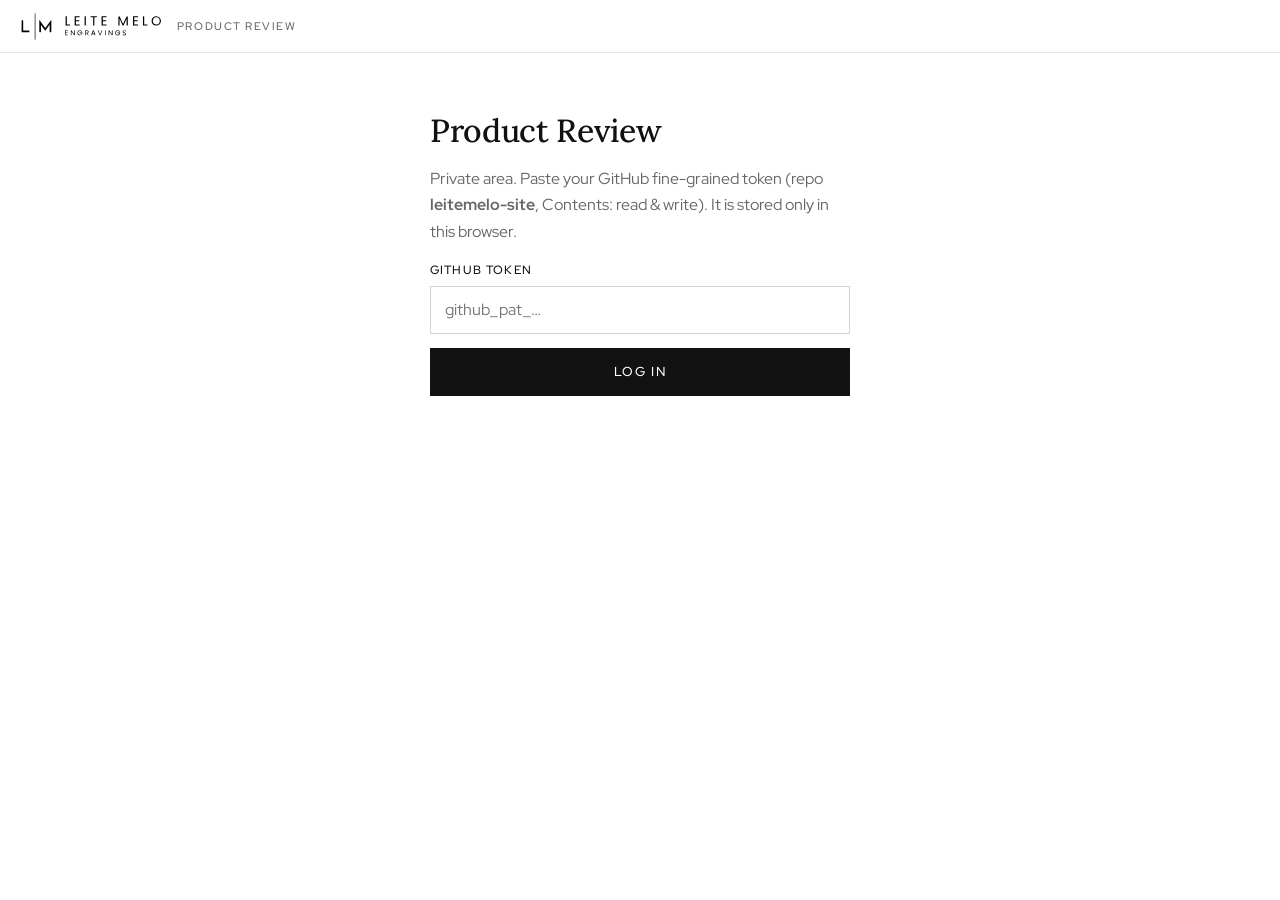
==== review/index.html @ 3046d0a3 "Add private product review area" ====
<!DOCTYPE html><html lang="en"><head><meta charset="utf-8"><meta name="viewport" content="width=device-width,initial-scale=1,viewport-fit=cover">
<meta name="robots" content="noindex,nofollow,noarchive"><meta name="referrer" content="no-referrer">
<title>Product Review · LeiteMelo (internal)</title>
<link rel="preconnect" href="https://fonts.googleapis.com"><link rel="preconnect" href="https://fonts.gstatic.com" crossorigin>
<link href="https://fonts.googleapis.com/css2?family=Lora:ital,wght@0,400;0,500;0,600;1,400&family=Red+Hat+Display:wght@300;400;500;700&display=swap" rel="stylesheet">
<link rel="stylesheet" href="../styles.css?v=11"><link rel="icon" type="image/svg+xml" href="../images/favicon.svg">
</head><body class="rv">
<header class="rvh"><img src="../images/logo-dark.svg" alt="Leite Melo Engravings"><span class="rvtag">Product Review</span><button class="ulink" id="logout" hidden>Log out</button></header>
<main class="wrap">
<section id="login" class="rvlogin" hidden><h1>Product Review</h1><p>Private area. Paste your GitHub fine-grained token (repo <b>leitemelo-site</b>, Contents: read &amp; write). It is stored only in this browser.</p>
<form id="lf"><label>GitHub token<input id="tok" type="password" autocomplete="off" spellcheck="false" placeholder="github_pat_…" required></label><button class="btn block" type="submit">Log in</button></form><p class="rvmsg" id="lmsg" role="alert"></p></section>
<section id="app" hidden><div class="rvbar"><div class="chips" role="tablist" id="tabs"></div><p class="note" id="who"></p></div><div class="grid" id="list"></div></section>
</main>
<div class="toast" id="toast" role="status"></div>
<div class="sheet" id="rj" aria-hidden="true" role="dialog" aria-modal="true"><div class="sheetin"><button class="sclose" id="rjx" aria-label="Close">&times;</button><h3 id="rjt">Reject</h3><label>Note (optional)<textarea id="rjn" rows="3" placeholder="Why? e.g. too close to existing item, price too low…"></textarea></label><button class="btn block" id="rjok">Reject product</button></div></div>
<script>
const OWNER='tobotMelo',REPO='leitemelo-site',PATH='data/products.json',API='https://api.github.com',K='lm_review_token';
const $=id=>document.getElementById(id),esc=s=>String(s??'').replace(/[&<>"']/g,c=>({'&':'&amp;','<':'&lt;','>':'&gt;','"':'&quot;',"'":'&#39;'}[c]));
let tok=localStorage.getItem(K),data=null,sha=null,tab='Pending',busy=false,rjId=null;
const gh=(p,o={})=>fetch(API+p,{...o,headers:{Authorization:'Bearer '+tok,Accept:'application/vnd.github+json','X-GitHub-Api-Version':'2022-11-28',...(o.body?{'Content-Type':'application/json'}:{})}});
const b64d=s=>new TextDecoder().decode(Uint8Array.from(atob(s.replace(/\n/g,'')),c=>c.charCodeAt(0)));
const b64e=s=>{const b=new TextEncoder().encode(s);let r='';for(let i=0;i<b.length;i+=0x8000)r+=String.fromCharCode(...b.subarray(i,i+0x8000));return btoa(r)};
function toast(m,err){const t=$('toast');t.textContent=m;t.className='toast on'+(err?' err':'');clearTimeout(t._t);t._t=setTimeout(()=>t.className='toast',4000)}
function showLogin(msg){$('app').hidden=true;$('logout').hidden=true;$('login').hidden=false;$('lmsg').textContent=msg||''}
async function verify(){
  if(!tok)return showLogin();
  try{const u=await gh('/user');if(!u.ok)throw 'Token rejected by GitHub ('+u.status+').';const me=await u.json();
    if(me.login.toLowerCase()!==OWNER.toLowerCase())throw 'This token belongs to '+me.login+', not '+OWNER+'.';
    const r=await gh(`/repos/${OWNER}/${REPO}`);if(!r.ok)throw 'Token has no access to '+REPO+'.';const rp=await r.json();
    if(!rp.permissions||!rp.permissions.push)throw 'Token lacks write (push) access to '+REPO+'.';
    await load();$('login').hidden=true;$('app').hidden=false;$('logout').hidden=false;$('who').textContent='Signed in as '+me.login;render();
  }catch(e){localStorage.removeItem(K);tok=null;data=null;$('list').innerHTML='';showLogin(typeof e==='string'?e:'Could not reach GitHub. Try again.')}
}
async function load(){const r=await gh(`/repos/${OWNER}/${REPO}/contents/${PATH}?ref=main&t=${Date.now()}`,{cache:'no-store'});if(!r.ok)throw 'Could not load '+PATH+' ('+r.status+').';const j=await r.json();sha=j.sha;data=JSON.parse(b64d(j.content))}
function card(p){const st=p.status||'Pending';return `<article class="card rvcard" data-id="${esc(p.id)}"><div class="media"><img src="../${esc(p.image)}" alt="${esc(p.title)}" loading="lazy"><span class="tag st-${st.toLowerCase()}">${esc(st)}</span></div>
<p class="vendor">${esc(p.method||'')}${p.machine?' · '+esc(p.machine):''}</p><h3>${esc(p.title)}</h3><p class="rvdesc">${esc(p.description)}</p>
<p class="mat"><b>Personalization:</b> ${esc(p.personalization)}</p><p class="price">${p.price&&p.price!=='TBD'?esc(p.price):'Price TBD'}</p>
${p.note?`<p class="rvnote">Note: ${esc(p.note)}</p>`:''}<p class="mat small">Updated ${esc(p.updated||'')}</p>
<div class="rvact"><button class="btn sm acc" data-a="Accepted" ${st==='Accepted'?'disabled':''}>Accept</button><button class="pbtn rej" data-a="Rejected" ${st==='Rejected'?'disabled':''}>Reject</button>${st!=='Pending'?'<button class="ulink rst" data-a="Pending">Reset to pending</button>':''}</div></article>`}
function render(){const ps=data.products,c=s=>ps.filter(p=>s==='All'||p.status===s).length;
  $('tabs').innerHTML=['All','Pending','Accepted','Rejected'].map(s=>`<button class="chip${s===tab?' on':''}" data-t="${s}">${s} (${c(s)})</button>`).join('');
  const l=ps.filter(p=>tab==='All'||p.status===tab);$('list').innerHTML=l.length?l.map(card).join(''):'<p class="note">Nothing here.</p>'}
async function act(id,status,note){if(busy)return;busy=true;document.body.classList.add('busy');
  try{for(let a=0;a<2;a++){const p=data.products.find(x=>x.id===id);if(!p)throw 'Product not found.';p.status=status;p.note=status==='Rejected'?(note||''):(status==='Pending'?p.note:'');p.updated=new Date().toISOString().slice(0,10);data.updated=p.updated;
      const r=await gh(`/repos/${OWNER}/${REPO}/contents/${PATH}`,{method:'PUT',body:JSON.stringify({message:`Review: ${status} ${p.title}`,content:b64e(JSON.stringify(data,null,2)+'\n'),sha,branch:'main'})});
      if(r.ok){sha=(await r.json()).content.sha;toast(`${status}: ${p.title}. Saved to GitHub${status==='Accepted'?' — live on the site in a few minutes':''}.`);break}
      if((r.status===409||r.status===422)&&a===0){await load();continue}
      throw 'GitHub said '+r.status+' — '+((await r.json().catch(()=>({}))).message||'save failed')}
  }catch(e){toast(typeof e==='string'?e:'Network error, not saved.',true);await load().catch(()=>{})}
  busy=false;document.body.classList.remove('busy');render()}
$('lf').onsubmit=e=>{e.preventDefault();tok=$('tok').value.trim();$('tok').value='';localStorage.setItem(K,tok);$('lmsg').textContent='Checking…';verify()};
$('logout').onclick=()=>{localStorage.removeItem(K);tok=null;data=null;$('list').innerHTML='';showLogin('Logged out.')};
$('tabs').onclick=e=>{const b=e.target.closest('[data-t]');if(b){tab=b.dataset.t;render()}};
$('list').onclick=e=>{const b=e.target.closest('[data-a]');if(!b)return;const id=b.closest('.card').dataset.id;
  if(b.dataset.a==='Rejected'){rjId=id;$('rjt').textContent='Reject: '+data.products.find(p=>p.id===id).title;$('rjn').value='';$('rj').classList.add('on');$('rj').setAttribute('aria-hidden','false');setTimeout(()=>$('rjn').focus(),50)}else act(id,b.dataset.a)};
const closeRj=()=>{$('rj').classList.remove('on');$('rj').setAttribute('aria-hidden','true')};
$('rjx').onclick=closeRj;$('rj').onclick=e=>{if(e.target===$('rj'))closeRj()};addEventListener('keydown',e=>{if(e.key==='Escape')closeRj()});
$('rjok').onclick=()=>{closeRj();act(rjId,'Rejected',$('rjn').value.trim())};
verify();
</script></body></html>
---- styles.css ----
/* LeiteMelo — mobile-first. Concept-inspired aesthetic, Things Remembered-style structure. Original code. */
:root{--fg:#111;--ink:#121212;--mut:#666;--line:#e8e4e1;--tint:#f7f5f3;--blush:#fff9f9;--pink:#ffdada;--gold:#b08d57;--serif:"Lora",Georgia,serif;--sans:"Red Hat Display",system-ui,sans-serif;--ease:cubic-bezier(.25,.46,.45,.94);--pad:1.6rem;--promo:3.2rem;--bar:5.6rem;--hh:calc(var(--promo) + var(--bar))}
*{box-sizing:border-box}html{scroll-behavior:smooth;font-size:62.5%;-webkit-text-size-adjust:100%;scroll-padding-top:calc(var(--hh) + 1rem)}
html,body{overflow-x:hidden;max-width:100%}
body{margin:0;font:400 1.5rem/1.65 var(--sans);color:var(--fg);background:#fff;-webkit-font-smoothing:antialiased}
body.menu-open,body.sheet-open{overflow:hidden}
a{color:inherit;-webkit-tap-highlight-color:transparent}img{display:block;max-width:100%}button{font:inherit;color:inherit}
.wrap{max-width:1440px;margin:auto;padding:0 var(--pad)}
h1,h2,h3,.h1{font-family:var(--serif);font-weight:500;line-height:1.15;margin:0;letter-spacing:-.01em}
h2{font-size:2.8rem}h3{font-size:1.9rem}
.eyebrow,.sub{font-size:1.1rem;font-weight:500;text-transform:uppercase;letter-spacing:.18em;color:var(--mut);margin:0 0 .8rem}
.sec{padding:4.8rem 0}.sec.tight{padding:4rem 0}.tint{background:var(--tint)}.blush{background:var(--blush)}
.btn{display:inline-flex;align-items:center;justify-content:center;min-height:4.8rem;background:var(--ink);color:#fff;font:500 1.3rem/1 var(--sans);text-transform:uppercase;letter-spacing:.12em;padding:1.4rem 2.4rem;border:1px solid var(--ink);border-radius:0;text-decoration:none;cursor:pointer;transition:background .3s var(--ease),color .3s var(--ease),border-color .3s}
.btn:hover{background:#fff;color:var(--ink)}.btn.sm{min-height:3.8rem;font-size:1.15rem;padding:1rem 1.6rem}.btn.block{width:100%}
.btn.light{background:#fff;color:var(--ink);border-color:#fff}.btn.light:hover{background:transparent;color:#fff}
.btn.ghost{background:transparent;border-color:#fff;color:#fff}.btn.ghost:hover{background:#fff;color:var(--ink)}
.btn.wa{background:#25d366;border-color:#25d366;color:#fff}.btn.wa:hover{background:#1da851;border-color:#1da851;color:#fff}
.cta{display:grid;gap:1rem}
.ulink{display:inline-block;font-size:1.2rem;font-weight:500;text-transform:uppercase;letter-spacing:.14em;text-decoration:underline;text-underline-offset:.6rem;padding:.8rem 0}
.center{text-align:center}.note{color:var(--mut);font-size:1.3rem}

/* ===== header ===== */
.hdr{position:fixed;inset:0 0 auto;z-index:50;color:#fff;transition:background .35s var(--ease),color .35s var(--ease),box-shadow .35s}
.promo{height:var(--promo);background:var(--ink);color:#fff;overflow:hidden;font-size:1.15rem;letter-spacing:.08em;text-transform:uppercase}
.ptrack{display:flex;flex-direction:column;animation:promo 12s infinite}.ptrack span{height:var(--promo);display:flex;align-items:center;justify-content:center;padding:0 1rem;text-align:center;white-space:nowrap}
@keyframes promo{0%,28%{transform:none}33%,61%{transform:translateY(-100%)}66%,94%{transform:translateY(-200%)}100%{transform:none}}
.hdrin{max-width:1440px;margin:auto;padding:0 .6rem;height:var(--bar);display:grid;grid-template-columns:1fr auto 1fr;align-items:center;border-bottom:1px solid #ffffff38;transition:border-color .35s}
.hdr.solid,.hdr.mega-on{background:#fff;color:var(--fg);box-shadow:0 1px 0 var(--line)}.hdr.solid .hdrin,.hdr.mega-on .hdrin{border-color:transparent}
.logo{display:inline-block;text-decoration:none;justify-self:center}.logo img{height:32px;width:auto;transition:filter .35s}
.hdr:not(.solid):not(.mega-on) .logo img{filter:invert(1)}
.burger{justify-self:start;width:4.4rem;height:4.4rem;background:none;border:0;padding:1.1rem;cursor:pointer;display:grid;align-content:center;gap:.5rem}.burger span{display:block;width:2.2rem;height:1.5px;background:currentColor}.burger span:nth-child(2){width:1.5rem}
.hdricons{justify-self:end;display:flex;align-items:center}.ico{width:4.4rem;height:4.4rem;display:grid;place-items:center}.ico svg{width:2.2rem;height:2.2rem;fill:none;stroke:currentColor;stroke-width:1.5}
.hdrbtn,.wa-ico{display:none}.mainnav{display:none}

/* ===== mobile drawer with drill-down ===== */
.scrim{position:fixed;inset:0;background:#0007;opacity:0;visibility:hidden;transition:opacity .35s var(--ease),visibility .35s;z-index:90}
.drawer{position:fixed;top:0;bottom:0;left:0;width:min(90vw,42rem);background:#fff;z-index:100;transform:translateX(-102%);transition:transform .45s var(--ease);display:flex;flex-direction:column}
body.menu-open .scrim{opacity:1;visibility:visible}body.menu-open .drawer{transform:none}
.dhead{flex:none;display:flex;justify-content:space-between;align-items:center;height:var(--bar);padding:0 .6rem 0 2rem;border-bottom:1px solid var(--line)}.dhead img{height:28px}
.dclose{width:4.4rem;height:4.4rem;border:0;background:none;font-size:3rem;line-height:1;cursor:pointer;font-weight:300}
.dview{position:relative;flex:1;overflow:hidden}
.dpanel{position:absolute;inset:0;overflow-y:auto;overscroll-behavior:contain;padding:1.2rem 2rem 2rem;background:#fff;transform:translateX(100%);transition:transform .4s var(--ease),opacity .4s;opacity:0}
.dpanel.root{transform:none;opacity:1}.dpanel.root.off{transform:translateX(-30%);opacity:0}.dpanel.on{transform:none;opacity:1}
.dpromo{display:grid;grid-template-columns:repeat(3,1fr);gap:.8rem;margin:.4rem 0 1.2rem}.dpromo a{text-decoration:none;font-size:1.2rem;font-weight:500;text-align:center}.dpromo img{width:100%;aspect-ratio:1;object-fit:cover;margin-bottom:.6rem}
.dl{width:100%;display:flex;justify-content:space-between;align-items:center;min-height:5.4rem;padding:0;background:none;border:0;border-bottom:1px solid var(--line);text-decoration:none;text-align:left;cursor:pointer;font-family:var(--serif);font-size:2rem}
.chev{width:1.8rem;height:1.8rem;fill:none;stroke:currentColor;stroke-width:1.5;flex:none;color:var(--mut)}
.dback{display:flex;align-items:center;gap:.6rem;min-height:4.4rem;padding:0;border:0;background:none;cursor:pointer;font-size:1.2rem;font-weight:500;text-transform:uppercase;letter-spacing:.14em}.dback svg{width:1.8rem;height:1.8rem;fill:none;stroke:currentColor;stroke-width:1.5}
.dtitle{font-family:var(--serif);font-size:2.6rem;margin:.6rem 0 1.2rem}
.dthumbs a{display:flex;align-items:center;gap:1.4rem;min-height:6.4rem;padding:.8rem 0;border-bottom:1px solid var(--line);text-decoration:none;font-size:1.5rem;font-weight:500}.dthumbs img{width:4.8rem;height:4.8rem;border-radius:50%;object-fit:cover;flex:none}.dthumbs span{flex:1}
.dall{display:inline-block;margin-top:1.6rem;font-size:1.2rem;font-weight:500;text-transform:uppercase;letter-spacing:.14em;text-underline-offset:.6rem}
.dfoot{flex:none;padding:1.4rem 2rem calc(1.4rem + env(safe-area-inset-bottom));display:grid;gap:.8rem;background:var(--blush);border-top:1px solid var(--line)}.dfoot p{margin:.2rem 0 0;text-align:center;color:var(--mut);font-size:1.3rem}

/* ===== hero ===== */
.slideshow{position:relative;height:82svh;min-height:52rem;max-height:90rem;overflow:hidden;color:#fff;background:#222;touch-action:pan-y}
.slide{position:absolute;inset:0;opacity:0;visibility:hidden;transition:opacity 1s var(--ease),visibility 1s}
.slide::before{content:"";position:absolute;inset:0;background:var(--img) center/cover;transform:scale(1.08);transition:transform 6.5s linear}
.slide::after{content:"";position:absolute;inset:0;background:linear-gradient(0deg,#000b 0%,#0005 45%,#0000 75%),linear-gradient(180deg,#0006,#0000 25%)}
.slide.is-active{opacity:1;visibility:visible}.slide.is-active::before{transform:scale(1)}
.slidetxt{position:absolute;z-index:2;left:var(--pad);right:var(--pad);bottom:7.6rem;text-align:center;opacity:0;transform:translateY(2rem);transition:all .9s .3s var(--ease)}
.slidetxt .eyebrow{color:#fff;opacity:.85}
.is-active .slidetxt{opacity:1;transform:none}.slidetxt h1,.slidetxt .h1{font-size:3.4rem;line-height:1.1}.slidetxt>p:not(.eyebrow){font-size:1.5rem;margin:1rem auto 2.2rem;max-width:32rem;opacity:.92}
.dots{position:absolute;z-index:3;bottom:2.8rem;left:50%;transform:translateX(-50%);display:flex}.dots button{width:4rem;height:2.4rem;border:0;padding:0;background:none;cursor:pointer;position:relative}.dots button::after{content:"";position:absolute;left:.6rem;right:.6rem;top:50%;height:2px;background:#ffffff66;transition:background .3s}.dots button.on::after{background:#fff}
.democap{position:absolute;z-index:3;right:1.2rem;top:calc(var(--hh) + .8rem);font-size:1rem;opacity:.6}

/* ===== sections ===== */
.sechead{display:flex;justify-content:space-between;align-items:end;gap:1.6rem;margin-bottom:2.4rem}.sechead.c{display:block;text-align:center}.sechead .note{margin:0}
.arrows{display:none;gap:.8rem}.arr{width:4.4rem;height:4.4rem;border-radius:50%;border:1px solid var(--line);background:#fff;font-size:2.2rem;line-height:1;cursor:pointer;transition:background .3s,color .3s}.arr:hover{background:var(--ink);color:#fff}
/* occasion circles */
.circles{display:flex;gap:1.4rem;overflow-x:auto;scroll-snap-type:x mandatory;scrollbar-width:none;margin:0 calc(-1*var(--pad));padding:0 var(--pad)}.circles::-webkit-scrollbar{display:none}
.circ{flex:0 0 8.8rem;scroll-snap-align:start;text-align:center;text-decoration:none;font-size:1.3rem;font-weight:500}.circ img{width:8.8rem;height:8.8rem;border-radius:50%;object-fit:cover;margin-bottom:.8rem;transition:transform .5s var(--ease);box-shadow:0 0 0 1px var(--line)}.circ:hover img{transform:scale(1.05)}
/* category tiles */
.tiles{display:grid;grid-template-columns:1fr 1fr;gap:1.2rem}
.tile{position:relative;display:block;background:#fff;text-decoration:none;overflow:hidden}.tile img{width:100%;aspect-ratio:1;object-fit:cover;transition:transform 1s var(--ease)}.tile:hover img{transform:scale(1.05)}
.tile span{display:block;padding:1.1rem .8rem 1.2rem;text-align:center;font-family:var(--serif);font-size:1.55rem;line-height:1.25}
/* product carousels */
.carousel{display:grid;grid-auto-flow:column;grid-auto-columns:66%;gap:1.2rem;overflow-x:auto;overscroll-behavior-x:contain;scroll-snap-type:x mandatory;scroll-padding:0 var(--pad);scrollbar-width:none;margin:0 calc(-1*var(--pad));padding:0 var(--pad) .4rem}.carousel::-webkit-scrollbar{display:none}
.card{scroll-snap-align:start;display:flex;flex-direction:column;min-width:0}
.media{position:relative;display:block;width:100%;aspect-ratio:1;overflow:hidden;background:var(--tint);border:0;padding:0;cursor:pointer}
.media img{position:absolute;inset:0;width:100%;height:100%;object-fit:cover;transition:opacity .6s var(--ease),transform 1.2s var(--ease)}.media .img2{opacity:0}
@media(hover:hover){.card:hover .media .img2{opacity:1}.card:hover .media img{transform:scale(1.04)}}
.tag{position:absolute;left:.8rem;top:.8rem;z-index:2;background:#fff;color:var(--ink);font-size:1rem;font-weight:500;letter-spacing:.1em;text-transform:uppercase;padding:.3rem .8rem}
.vendor{font-size:1.05rem;font-weight:500;text-transform:uppercase;letter-spacing:.14em;color:var(--mut);margin:1.2rem 0 .3rem}
.card h3{font-family:var(--sans);font-size:1.45rem;font-weight:500;line-height:1.35}.mat{font-size:1.25rem;color:var(--mut);margin:.3rem 0 1rem}
.pbtn{margin-top:auto;width:100%;min-height:4.4rem;background:#fff;border:1px solid var(--ink);font-size:1.15rem;font-weight:500;text-transform:uppercase;letter-spacing:.1em;cursor:pointer;transition:background .3s,color .3s}.pbtn:hover{background:var(--ink);color:#fff}
.progress{position:relative;height:2px;background:var(--line);max-width:18rem;margin:2.8rem auto 0}.progress span{position:absolute;top:0;height:100%;background:var(--ink);transition:left .15s}
/* how it works */
.steps{list-style:none;margin:0 0 3rem;padding:0;display:grid;grid-template-columns:1fr 1fr;gap:2.4rem 1.6rem;text-align:center}
.num{display:grid;place-items:center;width:4.8rem;height:4.8rem;margin:0 auto 1.2rem;border-radius:50%;border:1px solid var(--ink);font-family:var(--serif);font-size:2rem}
.steps h3{font-size:1.7rem}.steps p{color:var(--mut);font-size:1.3rem;margin:.4rem 0 0}
/* featured collections */
.feat{display:grid;gap:1.6rem}.fbig{position:relative;display:block;color:#fff;text-decoration:none;overflow:hidden}.fbig img{width:100%;aspect-ratio:4/5;object-fit:cover;transition:transform 1.2s var(--ease)}.fbig:hover img{transform:scale(1.04)}
.fbig::after{content:"";position:absolute;inset:0;background:linear-gradient(0deg,#000a,#0000 55%)}.fbig div{position:absolute;z-index:2;left:2rem;right:2rem;bottom:2rem}.fbig .eyebrow{color:#fff;opacity:.85}.fbig h3{font-size:2.6rem;margin-bottom:.4rem}
/* recipients */
.rtiles{display:grid;grid-template-columns:repeat(3,1fr);gap:1rem}.rtile{text-decoration:none;text-align:center;font-size:1.3rem;font-weight:500}.rtile img{width:100%;aspect-ratio:3/4;object-fit:cover;margin-bottom:.8rem;transition:opacity .3s}.rtile:hover img{opacity:.85}
/* marquee */
.marquee{overflow:hidden;border-block:1px solid var(--line);padding:1.6rem 0;white-space:nowrap}
.mtrack{display:inline-flex;align-items:center;gap:2.8rem;animation:mq 35s linear infinite;font-family:var(--serif);font-size:2.4rem;font-style:italic}
.mtrack i{width:.6rem;height:.6rem;border-radius:50%;background:var(--gold)}@keyframes mq{to{transform:translateX(-50%)}}
/* all gifts */
.chips{display:flex;gap:.8rem;overflow-x:auto;scrollbar-width:none;margin:0 calc(-1*var(--pad)) 2rem;padding:0 var(--pad)}.chips::-webkit-scrollbar{display:none}
.chip{flex:none;min-height:4rem;padding:0 1.6rem;border:1px solid var(--line);background:#fff;border-radius:4rem;font-size:1.3rem;cursor:pointer;white-space:nowrap;transition:all .25s}.chip.on{background:var(--ink);border-color:var(--ink);color:#fff}
.grid{display:grid;grid-template-columns:1fr 1fr;gap:2.8rem 1.2rem}.grid .card[hidden]{display:none}
/* reviews */
.revs{display:flex;gap:1.2rem;overflow-x:auto;scroll-snap-type:x mandatory;scrollbar-width:none;margin:0 calc(-1*var(--pad));padding:0 var(--pad)}.revs::-webkit-scrollbar{display:none}
.revs blockquote{flex:0 0 82%;scroll-snap-align:start;margin:0;background:#fff;padding:2.4rem;text-align:center}.revs blockquote p{font-family:var(--serif);font-size:1.7rem;line-height:1.5;margin:0 0 1.2rem}.revs .stars{color:var(--gold);font-family:var(--sans);font-size:1.4rem;letter-spacing:.2em;margin-bottom:.8rem}.revs cite{font-style:normal;font-size:1.15rem;text-transform:uppercase;letter-spacing:.14em;color:var(--mut)}
.trust{list-style:none;margin:3.2rem 0 0;padding:0;display:grid;grid-template-columns:1fr 1fr;gap:1.6rem;text-align:center;font-size:1.25rem;color:var(--mut)}.trust strong{display:block;color:var(--fg);font-family:var(--serif);font-weight:500;font-size:1.6rem}
/* equipment (kept) */
.equip{display:grid;gap:1.2rem}.equip>div{border:1px solid var(--line);padding:2.4rem}.equip p:not(.sub){color:var(--mut);margin:.6rem 0 0}
.badge{display:inline-block;background:var(--ink);color:#fff;font-size:1rem;padding:.2rem 1rem;border-radius:4rem;margin-right:.6rem;letter-spacing:.06em}
/* order, forms */
.split{display:grid;gap:2.8rem;align-items:start}.split p{color:var(--mut)}
.builder,form{display:grid;gap:1.4rem}.builder{background:#fff;padding:2rem;border:1px solid var(--line)}
label{display:grid;gap:.6rem;font-size:1.15rem;font-weight:500;text-transform:uppercase;letter-spacing:.1em}.row{display:grid;gap:1.4rem}
input,select,textarea{width:100%;min-height:4.8rem;font:400 1.6rem var(--sans);text-transform:none;letter-spacing:0;padding:1.2rem 1.4rem;border:1px solid #d6d1cc;border-radius:0;background:#fff;color:var(--fg);-webkit-appearance:none;appearance:none}
select{background:#fff url("data:image/svg+xml,%3Csvg xmlns='http://www.w3.org/2000/svg' width='12' height='8'%3E%3Cpath d='M1 1l5 5 5-5' fill='none' stroke='%23000'/%3E%3C/svg%3E") no-repeat right 1.4rem center;padding-right:4rem}
input:focus,select:focus,textarea:focus{outline:1px solid var(--fg);outline-offset:0}
.preview{white-space:pre-line;background:var(--tint);padding:1.4rem;margin:0;font-size:1.3rem;overflow-wrap:anywhere}
/* gift guide */
.guide{display:grid;grid-template-columns:1fr 1fr;gap:2.4rem 1.6rem}.guide h4{font-family:var(--serif);font-weight:500;font-size:1.8rem;margin:0 0 .8rem}.guide a{display:block;text-decoration:none;color:var(--mut);padding:.5rem 0;font-size:1.4rem}.guide a:hover{color:var(--fg);text-decoration:underline}
/* faq */
details{border-bottom:1px solid var(--line)}#faq details:first-child{border-top:1px solid var(--line)}
summary{font-size:1.6rem;cursor:pointer;list-style:none;display:flex;justify-content:space-between;align-items:center;gap:2rem;padding:1.6rem 0;min-height:4.8rem}summary::-webkit-details-marker{display:none}summary::after{content:"+";font-size:2.4rem;font-weight:300;line-height:1;transition:transform .3s}details[open] summary::after{transform:rotate(45deg)}
details p{color:var(--mut);margin:0 0 1.6rem}
.todo{background:#ffe08a;color:#6b4e00;font-size:1.1rem;padding:.2rem .8rem;font-weight:500}
#contact a{overflow-wrap:anywhere}
.seo{padding:4rem 0;border-top:1px solid var(--line)}.seo h2{font-size:2rem;margin-bottom:1rem}.seo p{color:var(--mut);font-size:1.3rem;max-width:90rem}
/* footer */
.ftr{background:var(--ink);color:#fff;padding:4.8rem 0 9rem}
.fsign{text-align:center;padding-bottom:3.6rem;border-bottom:1px solid #333;margin-bottom:2.4rem}.fh{font-family:var(--serif);font-size:2.6rem;margin:0 0 .6rem}.fsign p{color:#bbb}.fsign .cta{max-width:44rem;margin:2rem auto 0}
.fbrand{padding-bottom:1.6rem}.ftr .logo{justify-self:start}.ftr .logo img{height:42px;margin-bottom:1rem}.ftr p{color:#aaa}
.fcol{border-color:#333}.fcol summary{font-size:1.25rem;font-weight:500;text-transform:uppercase;letter-spacing:.14em}.fcol a{display:block;text-decoration:none;color:#bbb;padding:.8rem 0;font-size:1.4rem}.fcol a:last-child{margin-bottom:1.6rem}.fcol a:hover{color:#fff}
.copy{margin-top:3.2rem;font-size:1.2rem;color:#999}
/* personalize bottom sheet */
.sheet{position:fixed;inset:0;z-index:120;background:#0007;display:flex;align-items:flex-end;opacity:0;visibility:hidden;transition:opacity .3s,visibility .3s}
.sheetin{position:relative;width:100%;max-height:92svh;overflow-y:auto;background:#fff;padding:2.4rem var(--pad) calc(2rem + env(safe-area-inset-bottom));display:grid;gap:1.4rem;transform:translateY(100%);transition:transform .4s var(--ease)}
.sheet.on{opacity:1;visibility:visible}.sheet.on .sheetin{transform:none}
.sclose{position:absolute;right:.6rem;top:.6rem;width:4.4rem;height:4.4rem;border:0;background:none;font-size:3rem;font-weight:300;cursor:pointer}
.shead{display:flex;gap:1.4rem;align-items:center;padding-right:4rem}.shead img{width:8rem;height:8rem;object-fit:cover;flex:none}.shead .vendor{margin-top:0}.shead h3{font-size:2rem}.shead .mat{margin:.2rem 0 0}
.fab{position:fixed;left:1.6rem;bottom:1.6rem;width:5.6rem;height:5.6rem;border-radius:50%;background:#25d366;display:grid;place-items:center;box-shadow:0 8px 24px #0003;z-index:60;transition:transform .3s var(--ease)}.fab:hover{transform:scale(1.08)}
.reveal{opacity:1}
@media(prefers-reduced-motion:reduce){.mtrack,.ptrack{animation:none}.slide::before{transition:none}}

/* ===== tablet ===== */
@media(min-width:750px){:root{--pad:3.2rem;--bar:6.8rem}body{font-size:1.6rem}h2{font-size:3.6rem}.sec{padding:7.2rem 0}.sec.tight{padding:5.6rem 0}
.wa-ico{display:grid}.logo img{height:38px}.arrows{display:flex}
.slidetxt{text-align:left;right:auto;max-width:60rem;bottom:10rem}.slidetxt>p:not(.eyebrow){margin-left:0}.slidetxt h1,.slidetxt .h1{font-size:5rem}.cta{display:flex;flex-wrap:wrap}
.circles{justify-content:center;gap:2.4rem}.circ{flex-basis:11rem}.circ img{width:11rem;height:11rem}
.tiles{grid-template-columns:repeat(5,1fr);gap:1.6rem}
.carousel{grid-auto-columns:calc((100% - 2*1.6rem)/3.2);gap:1.6rem}
.feat{grid-template-columns:1fr 1fr}.rtiles{grid-template-columns:repeat(6,1fr);gap:1.6rem}
.grid{grid-template-columns:repeat(3,1fr);gap:4rem 1.6rem}.chips{flex-wrap:wrap;overflow:visible;margin-left:0;margin-right:0;padding:0}
.revs{display:grid;grid-template-columns:repeat(3,1fr);overflow:visible;margin:0;padding:0}.trust{grid-template-columns:repeat(4,1fr)}
.equip{grid-template-columns:1fr 1fr}.row{grid-template-columns:1fr 1fr}.builder{padding:3.2rem}.guide{grid-template-columns:repeat(3,1fr)}
.sheet{align-items:center;justify-content:center}.sheetin{max-width:52rem;padding:3.2rem;transform:translateY(3rem)}}

/* ===== desktop: mega menu ===== */
@media(min-width:990px){:root{--pad:4.8rem;--bar:7.6rem;--nav:4.8rem;--hh:calc(var(--promo) + var(--bar) + var(--nav))}
.hdrin{grid-template-columns:1fr auto 1fr;padding:0 var(--pad)}.burger{visibility:hidden}.hdrbtn{display:inline-flex;margin-left:.8rem}.hdr:not(.solid):not(.mega-on) .hdrbtn{background:#fff;color:var(--ink);border-color:#fff}.logo img{height:44px}
.mainnav{display:block;position:relative;border-bottom:1px solid #ffffff38}.hdr.solid .mainnav,.hdr.mega-on .mainnav{border-color:var(--line)}
.mainnav ul{list-style:none;margin:0;padding:0;display:flex;justify-content:center;gap:.4rem}
.mainnav .top{display:flex;align-items:center;height:var(--nav);padding:0 1.6rem;text-decoration:none;font-size:1.25rem;font-weight:500;text-transform:uppercase;letter-spacing:.14em;position:relative}
.mainnav .top::after{content:"";position:absolute;left:1.6rem;right:1.6rem;bottom:-1px;height:2px;background:currentColor;transform:scaleX(0);transform-origin:left;transition:transform .3s var(--ease)}.mainnav li:hover .top::after,.mainnav li.open .top::after{transform:scaleX(1)}
.mega{position:absolute;left:0;right:0;top:100%;background:#fff;color:var(--fg);border-top:1px solid var(--line);box-shadow:0 24px 40px -20px #0003;opacity:0;visibility:hidden;transform:translateY(-.8rem);transition:opacity .25s var(--ease),transform .3s var(--ease),visibility .25s}
li.open>.mega{opacity:1;visibility:visible;transform:none}
.megain{max-width:1200px;margin:auto;padding:3.6rem var(--pad) 4rem;display:grid;grid-template-columns:1fr 34rem;gap:6rem}
.mh{font-family:var(--serif);font-size:2.4rem;margin:0 0 1.6rem}.mgrid{display:grid;grid-template-columns:1fr 1fr;gap:0 4rem;margin-bottom:1.2rem}
.mcol a{display:block;padding:.7rem 0;text-decoration:none;font-size:1.5rem;color:#444;transition:color .2s,transform .25s var(--ease)}.mcol a:hover{color:var(--fg);transform:translateX(.4rem)}
.mfeat{position:relative;display:block;text-decoration:none;overflow:hidden}.mfeat img{width:100%;aspect-ratio:4/3;object-fit:cover;transition:transform 1.2s var(--ease)}.mfeat:hover img{transform:scale(1.05)}
.mfeat span{display:block;font-family:var(--serif);font-size:1.9rem;margin-top:1.2rem}.mfeat em{font-style:normal;font-size:1.15rem;font-weight:500;text-transform:uppercase;letter-spacing:.14em;text-decoration:underline;text-underline-offset:.5rem}
.slideshow{height:100vh;max-height:92rem}.slidetxt{left:max(var(--pad),calc((100vw - 1440px)/2 + var(--pad)));bottom:12rem}.slidetxt h1,.slidetxt .h1{font-size:6rem}
h2{font-size:4rem}.carousel{grid-auto-columns:calc((100% - 3*2.4rem)/4);gap:2.4rem;margin:0;padding:0 0 .4rem}
.grid{grid-template-columns:repeat(4,1fr);gap:4.8rem 2.4rem}.feat{gap:2.4rem}.fbig img{aspect-ratio:16/11}.fbig div{left:4rem;bottom:4rem}.fbig h3{font-size:3.4rem}
.steps{grid-template-columns:repeat(4,1fr)}.equip{grid-template-columns:repeat(3,1fr)}.split{grid-template-columns:1fr 1fr;gap:8rem}
.guide{grid-template-columns:repeat(3,1fr);max-width:100rem;margin:auto}
.ftr{padding-bottom:3.2rem}.fgrid{display:grid;grid-template-columns:2fr 1fr 1fr 1fr;gap:4rem}.fcol{border:0}.fcol summary{pointer-events:none;padding-top:0}.fcol summary::after{display:none}}
.sheet .row{grid-template-columns:1fr 1fr}
/* v7: message chooser */
button.ico{background:none;border:0;cursor:pointer;padding:0;color:inherit}
.linkbtn,.flink{background:none;border:0;cursor:pointer;color:inherit;font:inherit}
.flink{display:block;padding:.8rem 0 1.6rem;color:#bbb;font-size:1.4rem;text-align:left}.flink:hover{color:#fff}
.linkbtn{padding:0;color:var(--fg)}
.chooser{position:fixed;inset:0;z-index:140;background:#0006;display:flex;align-items:flex-end;opacity:0;visibility:hidden;transition:opacity .3s,visibility .3s;-webkit-backdrop-filter:blur(2px);backdrop-filter:blur(2px)}
.chooser.on{opacity:1;visibility:visible}
.chin{position:relative;width:100%;background:#fff;border-radius:1.6rem 1.6rem 0 0;padding:2.8rem 2rem calc(2.4rem + env(safe-area-inset-bottom));display:grid;gap:1.2rem;transform:translateY(100%);transition:transform .4s var(--ease)}
.chooser.on .chin{transform:none}
.chin::before{content:"";position:absolute;top:.9rem;left:50%;width:4rem;height:4px;margin-left:-2rem;border-radius:4px;background:#ddd}
.chx{position:absolute;right:.6rem;top:.6rem;width:4.4rem;height:4.4rem;border:0;background:none;font-size:2.8rem;font-weight:300;cursor:pointer}
.ch-t{font-family:var(--serif);font-size:2.1rem;margin:0;padding-right:4rem;line-height:1.2}.ch-s{margin:-.4rem 0 .6rem;color:var(--mut);font-size:1.3rem}
.chopt{display:flex;align-items:center;gap:1.4rem;min-height:6rem;padding:1rem 1.8rem;border-radius:1.4rem;color:#fff;text-decoration:none;font-size:1.7rem;font-weight:500;transition:transform .2s var(--ease),filter .2s}
.chopt:hover{filter:brightness(1.06)}.chopt:active{transform:scale(.98)}
.chopt.im{background:linear-gradient(180deg,#0A84FF,#007AFF)}.chopt.wa{background:#25D366}
.chopt small{display:block;font-size:1.2rem;font-weight:400;opacity:.85}
.chi{width:2.8rem;height:2.8rem;flex:none;fill:#fff;stroke:none}
@media(min-width:750px){.chooser{align-items:center;justify-content:center}.chin{max-width:40rem;border-radius:1.6rem;padding:3.2rem 2.8rem 2.8rem;transform:translateY(1.6rem) scale(.97);opacity:0;transition:transform .35s var(--ease),opacity .3s;box-shadow:0 30px 60px -20px #0005}.chooser.on .chin{opacity:1}.chin::before{display:none}}
.chopt.em{background:#1c1c1e}
/* v8: larger logos (~22%) */
.logo img{height:39px}.dhead img{height:34px}.ftr .logo img{height:52px}
@media(min-width:750px){.logo img{height:46px}}
@media(min-width:990px){.logo img{height:54px}.ftr .logo img{height:54px}}
.dl.msgbtn{color:inherit}
/* v10: coming soon */
.soon{background:var(--blush);text-align:center}.soonin{max-width:60rem;margin:auto}.soonin h2{margin-bottom:1.4rem}.soonin>p:not(.eyebrow){color:var(--mut);margin:0 0 2.8rem}
.soon .trust{border-top:1px solid var(--line);padding-top:3.2rem;margin-top:4.8rem}
.soon+#how{background:#fff}
/* v11: accepted products on public site */
.coll{display:grid;grid-template-columns:1fr 1fr;gap:2.8rem 1.2rem;text-align:left;margin-top:3.2rem}
.coll .rvdesc,.rvdesc{font-size:1.3rem;color:var(--mut);margin:.4rem 0}.price{font-family:var(--serif);font-size:1.7rem;margin:.2rem 0 1rem}
@media(min-width:750px){.coll{grid-template-columns:repeat(3,1fr);gap:4rem 1.6rem}}@media(min-width:990px){.coll{grid-template-columns:repeat(4,1fr);gap:4.8rem 2.4rem}}
/* v11: internal review page */
.rv{background:#fff}.rvh{position:sticky;top:0;z-index:20;display:flex;align-items:center;gap:1.2rem;padding:1rem 1.6rem;background:#fff;border-bottom:1px solid var(--line)}.rvh img{height:32px}.rvtag{font-size:1.1rem;font-weight:500;letter-spacing:.14em;text-transform:uppercase;color:var(--mut);flex:1}.rvh .ulink{background:none;border:0;cursor:pointer}
.rvlogin{max-width:42rem;margin:6rem auto;display:grid;gap:1.6rem}.rvlogin h1{font-size:3.2rem}.rvlogin p{color:var(--mut);margin:0}.rvmsg{color:#b3261e!important;min-height:2rem}
.rvbar{position:sticky;top:5.3rem;z-index:10;background:#fff;padding:1.6rem 0 .4rem}.rvbar .chips{margin-bottom:.6rem}.rvbar .note{margin:0 0 1.2rem}
#list{padding-bottom:6rem}.rvcard .media{cursor:default}.rvcard .media img{object-fit:contain;background:#fff9f9}
.tag.st-pending{background:#fff3cd;color:#7a5a00}.tag.st-accepted{background:#d7f5df;color:#11602c}.tag.st-rejected{background:#fde2e1;color:#8a1c14}.tag.ph{left:auto;right:.8rem;background:#121212;color:#fff}
.rvnote{font-size:1.25rem;background:var(--tint);padding:.8rem 1rem;margin:0 0 .8rem}.small{font-size:1.1rem}
.rvact{margin-top:auto;display:grid;grid-template-columns:1fr 1fr;gap:.6rem}.rvact .btn,.rvact .pbtn{min-height:4.4rem}.rvact .rst{grid-column:1/-1;background:none;border:0;cursor:pointer;justify-self:center}
.rvact .acc{background:#11602c;border-color:#11602c}.rvact .acc:hover{background:#fff;color:#11602c}.rvact .rej{border-color:#8a1c14;color:#8a1c14}.rvact .rej:hover{background:#8a1c14;color:#fff}
.rvact [disabled]{opacity:.35;pointer-events:none}body.busy #list{opacity:.6;pointer-events:none}
.toast{position:fixed;left:50%;bottom:2rem;transform:translate(-50%,2rem);max-width:min(92vw,48rem);background:#121212;color:#fff;padding:1.2rem 1.8rem;font-size:1.4rem;opacity:0;visibility:hidden;transition:.3s;z-index:200}.toast.on{opacity:1;visibility:visible;transform:translate(-50%,0)}.toast.err{background:#8a1c14}
[hidden]{display:none!important}.tag.ph{left:.8rem;right:auto;top:auto;bottom:.8rem}
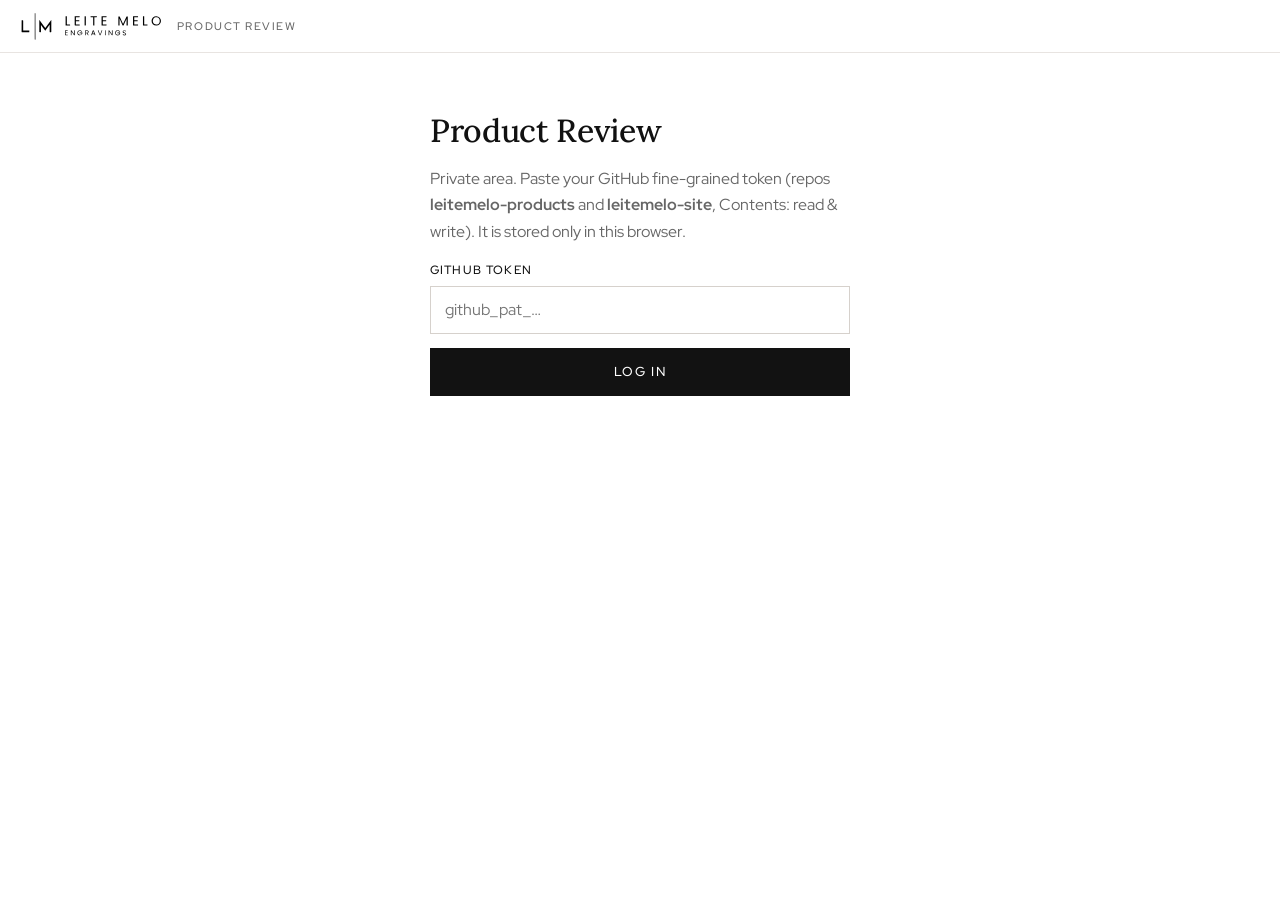
==== commit df839414: "Move proposals to private repo" ====
--- a/review/index.html
+++ b/review/index.html
@@ -3,49 +3,65 @@
 <title>Product Review · LeiteMelo (internal)</title>
 <link rel="preconnect" href="https://fonts.googleapis.com"><link rel="preconnect" href="https://fonts.gstatic.com" crossorigin>
 <link href="https://fonts.googleapis.com/css2?family=Lora:ital,wght@0,400;0,500;0,600;1,400&family=Red+Hat+Display:wght@300;400;500;700&display=swap" rel="stylesheet">
-<link rel="stylesheet" href="../styles.css?v=11"><link rel="icon" type="image/svg+xml" href="../images/favicon.svg">
+<link rel="stylesheet" href="../styles.css?v=12"><link rel="icon" type="image/svg+xml" href="../images/favicon.svg">
 </head><body class="rv">
 <header class="rvh"><img src="../images/logo-dark.svg" alt="Leite Melo Engravings"><span class="rvtag">Product Review</span><button class="ulink" id="logout" hidden>Log out</button></header>
 <main class="wrap">
-<section id="login" class="rvlogin" hidden><h1>Product Review</h1><p>Private area. Paste your GitHub fine-grained token (repo <b>leitemelo-site</b>, Contents: read &amp; write). It is stored only in this browser.</p>
+<section id="login" class="rvlogin" hidden><h1>Product Review</h1><p>Private area. Paste your GitHub fine-grained token (repos <b>leitemelo-products</b> and <b>leitemelo-site</b>, Contents: read &amp; write). It is stored only in this browser.</p>
 <form id="lf"><label>GitHub token<input id="tok" type="password" autocomplete="off" spellcheck="false" placeholder="github_pat_…" required></label><button class="btn block" type="submit">Log in</button></form><p class="rvmsg" id="lmsg" role="alert"></p></section>
 <section id="app" hidden><div class="rvbar"><div class="chips" role="tablist" id="tabs"></div><p class="note" id="who"></p></div><div class="grid" id="list"></div></section>
 </main>
 <div class="toast" id="toast" role="status"></div>
 <div class="sheet" id="rj" aria-hidden="true" role="dialog" aria-modal="true"><div class="sheetin"><button class="sclose" id="rjx" aria-label="Close">&times;</button><h3 id="rjt">Reject</h3><label>Note (optional)<textarea id="rjn" rows="3" placeholder="Why? e.g. too close to existing item, price too low…"></textarea></label><button class="btn block" id="rjok">Reject product</button></div></div>
 <script>
-const OWNER='tobotMelo',REPO='leitemelo-site',PATH='data/products.json',API='https://api.github.com',K='lm_review_token';
+const OWNER='tobotMelo',SITE='leitemelo-site',PRIV='leitemelo-products',PPATH='products.json',PUB='data/products.json',API='https://api.github.com',K='lm_review_token';
+const PUBF=['status','qa','priceConfirmed','hold','id','title','description','personalization','price','priceLabel','image','method','availability','activeUntil','updated'];
 const $=id=>document.getElementById(id),esc=s=>String(s??'').replace(/[&<>"']/g,c=>({'&':'&amp;','<':'&lt;','>':'&gt;','"':'&quot;',"'":'&#39;'}[c]));
 let tok=localStorage.getItem(K),data=null,sha=null,tab='Pending',busy=false,rjId=null;
-const gh=(p,o={})=>fetch(API+p,{...o,headers:{Authorization:'Bearer '+tok,Accept:'application/vnd.github+json','X-GitHub-Api-Version':'2022-11-28',...(o.body?{'Content-Type':'application/json'}:{})}});
+const gh=(p,o={})=>fetch(API+p,{...o,cache:'no-store',headers:{Authorization:'Bearer '+tok,Accept:'application/vnd.github+json','X-GitHub-Api-Version':'2022-11-28',...(o.body?{'Content-Type':'application/json'}:{})}});
 const b64d=s=>new TextDecoder().decode(Uint8Array.from(atob(s.replace(/\n/g,'')),c=>c.charCodeAt(0)));
 const b64e=s=>{const b=new TextEncoder().encode(s);let r='';for(let i=0;i<b.length;i+=0x8000)r+=String.fromCharCode(...b.subarray(i,i+0x8000));return btoa(r)};
-function toast(m,err){const t=$('toast');t.textContent=m;t.className='toast on'+(err?' err':'');clearTimeout(t._t);t._t=setTimeout(()=>t.className='toast',4000)}
+const today=()=>new Date().toLocaleDateString('en-CA',{timeZone:'America/Chicago'});
+/* gate: reasons Accept is blocked (empty = ok). Same rules on the public site. */
+function gate(p){const r=[];if(String(p.qa||'').toLowerCase()!=='approved')r.push('QA not approved yet');if(p.priceConfirmed!==true)r.push('price not confirmed');if(p.hold)r.push('on hold');if(p.activeUntil&&today()>p.activeUntil)r.push('season ended '+p.activeUntil);return r}
+const publishable=p=>p.status==='Accepted'&&!gate(p).length&&p.price&&!/^tbd/i.test(String(p.price));
+function toast(m,err){const t=$('toast');t.textContent=m;t.className='toast on'+(err?' err':'');clearTimeout(t._t);t._t=setTimeout(()=>t.className='toast',5000)}
 function showLogin(msg){$('app').hidden=true;$('logout').hidden=true;$('login').hidden=false;$('lmsg').textContent=msg||''}
+async function canPush(repo){const r=await gh(`/repos/${OWNER}/${repo}`);if(!r.ok)throw 'Token has no access to '+repo+' ('+r.status+').';const j=await r.json();if(!j.permissions||!j.permissions.push)throw 'Token lacks write access to '+repo+'.'}
 async function verify(){
   if(!tok)return showLogin();
   try{const u=await gh('/user');if(!u.ok)throw 'Token rejected by GitHub ('+u.status+').';const me=await u.json();
     if(me.login.toLowerCase()!==OWNER.toLowerCase())throw 'This token belongs to '+me.login+', not '+OWNER+'.';
-    const r=await gh(`/repos/${OWNER}/${REPO}`);if(!r.ok)throw 'Token has no access to '+REPO+'.';const rp=await r.json();
-    if(!rp.permissions||!rp.permissions.push)throw 'Token lacks write (push) access to '+REPO+'.';
+    await canPush(PRIV);await canPush(SITE);
     await load();$('login').hidden=true;$('app').hidden=false;$('logout').hidden=false;$('who').textContent='Signed in as '+me.login;render();
   }catch(e){localStorage.removeItem(K);tok=null;data=null;$('list').innerHTML='';showLogin(typeof e==='string'?e:'Could not reach GitHub. Try again.')}
 }
-async function load(){const r=await gh(`/repos/${OWNER}/${REPO}/contents/${PATH}?ref=main&t=${Date.now()}`,{cache:'no-store'});if(!r.ok)throw 'Could not load '+PATH+' ('+r.status+').';const j=await r.json();sha=j.sha;data=JSON.parse(b64d(j.content))}
-function card(p){const st=p.status||'Pending';return `<article class="card rvcard" data-id="${esc(p.id)}"><div class="media"><img src="../${esc(p.image)}" alt="${esc(p.title)}" loading="lazy"><span class="tag st-${st.toLowerCase()}">${esc(st)}</span></div>
+async function getFile(repo,path){const r=await gh(`/repos/${OWNER}/${repo}/contents/${path}?ref=main&t=${Date.now()}`);if(r.status===404)return {sha:null,json:null};if(!r.ok)throw 'Could not load '+repo+'/'+path+' ('+r.status+').';const j=await r.json();return {sha:j.sha,json:JSON.parse(b64d(j.content))}}
+async function putFile(repo,path,obj,fsha,msg){return gh(`/repos/${OWNER}/${repo}/contents/${path}`,{method:'PUT',body:JSON.stringify({message:msg,content:b64e(JSON.stringify(obj,null,2)+'\n'),...(fsha?{sha:fsha}:{}),branch:'main'})})}
+async function load(){const f=await getFile(PRIV,PPATH);if(!f.json)throw 'products.json not found in '+PRIV+'.';sha=f.sha;data=f.json}
+async function publish(msg){const pub={version:2,updated:today(),note:'Public, auto-generated by /review/. Only publishable items.',products:data.products.filter(publishable).map(p=>Object.fromEntries(PUBF.filter(k=>p[k]!==undefined&&p[k]!==''&&p[k]!==false).map(k=>[k,p[k]])))};
+  for(let a=0;a<2;a++){const f=await getFile(SITE,PUB);const r=await putFile(SITE,PUB,pub,f.sha,'Publish: '+msg);if(r.ok)return pub.products.length;if(a===0&&(r.status===409||r.status===422))continue;throw 'Public site update failed ('+r.status+').'}}
+function card(p){const st=p.status||'Pending',qa=(p.qa||'pending').toLowerCase(),why=gate(p),ok=!why.length;
+return `<article class="card rvcard${p.hold?' held':''}" data-id="${esc(p.id)}"><div class="media"><img src="../${esc(p.image)}" alt="${esc(p.title)}" loading="lazy"><span class="tag st-${st.toLowerCase()}">${esc(st)}</span><span class="tag qa qa-${esc(qa)}">QA: ${esc(qa)}</span>${p.hold?'<span class="tag hold">Hold</span>':''}</div>
 <p class="vendor">${esc(p.method||'')}${p.machine?' · '+esc(p.machine):''}</p><h3>${esc(p.title)}</h3><p class="rvdesc">${esc(p.description)}</p>
-<p class="mat"><b>Personalization:</b> ${esc(p.personalization)}</p><p class="price">${p.price&&p.price!=='TBD'?esc(p.price):'Price TBD'}</p>
-${p.note?`<p class="rvnote">Note: ${esc(p.note)}</p>`:''}<p class="mat small">Updated ${esc(p.updated||'')}</p>
-<div class="rvact"><button class="btn sm acc" data-a="Accepted" ${st==='Accepted'?'disabled':''}>Accept</button><button class="pbtn rej" data-a="Rejected" ${st==='Rejected'?'disabled':''}>Reject</button>${st!=='Pending'?'<button class="ulink rst" data-a="Pending">Reset to pending</button>':''}</div></article>`}
+<p class="mat"><b>Personalization:</b> ${esc(p.personalization)}</p>
+${p.priceLabel?`<p class="plabel">${esc(p.priceLabel)}</p>`:''}<p class="price">${p.priceConfirmed===true&&p.price&&p.price!=='TBD'?esc(p.price):'Price TBD'}</p>${p.researchRange?`<p class="rvrange">Research range, not your price: ${esc(p.researchRange)}</p>`:''}
+${p.availability?`<p class="avail">${esc(p.availability)}</p>`:''}${p.activeUntil?`<p class="rvnote">Seasonal: shown until ${esc(p.activeUntil)}</p>`:''}
+${p.hold?`<p class="rvnote holdr">Hold: ${esc(p.holdReason||'')}</p>`:''}${p.note?`<p class="rvnote">Note: ${esc(p.note)}</p>`:''}${p.qaNote?`<p class="rvnote">QA note: ${esc(p.qaNote)}</p>`:''}<p class="mat small">Updated ${esc(p.updated||'')}</p>
+<div class="rvact"><button class="btn sm acc" data-a="Accepted" ${st==='Accepted'||!ok?'disabled':''} ${!ok?`title="Can't accept: ${esc(why.join(', '))}"`:''}>Accept</button><button class="pbtn rej" data-a="Rejected" ${st==='Rejected'?'disabled':''}>Reject</button>${!ok&&st!=='Accepted'?`<p class="rvwhy">Accept locked: ${esc(why.join(', '))}.</p>`:''}${st!=='Pending'?'<button class="ulink rst" data-a="Pending">Reset to pending</button>':''}</div></article>`}
 function render(){const ps=data.products,c=s=>ps.filter(p=>s==='All'||p.status===s).length;
   $('tabs').innerHTML=['All','Pending','Accepted','Rejected'].map(s=>`<button class="chip${s===tab?' on':''}" data-t="${s}">${s} (${c(s)})</button>`).join('');
   const l=ps.filter(p=>tab==='All'||p.status===tab);$('list').innerHTML=l.length?l.map(card).join(''):'<p class="note">Nothing here.</p>'}
-async function act(id,status,note){if(busy)return;busy=true;document.body.classList.add('busy');
-  try{for(let a=0;a<2;a++){const p=data.products.find(x=>x.id===id);if(!p)throw 'Product not found.';p.status=status;p.note=status==='Rejected'?(note||''):(status==='Pending'?p.note:'');p.updated=new Date().toISOString().slice(0,10);data.updated=p.updated;
-      const r=await gh(`/repos/${OWNER}/${REPO}/contents/${PATH}`,{method:'PUT',body:JSON.stringify({message:`Review: ${status} ${p.title}`,content:b64e(JSON.stringify(data,null,2)+'\n'),sha,branch:'main'})});
-      if(r.ok){sha=(await r.json()).content.sha;toast(`${status}: ${p.title}. Saved to GitHub${status==='Accepted'?' — live on the site in a few minutes':''}.`);break}
+async function act(id,status,note){if(busy)return;busy=true;document.body.classList.add('busy');let title='';
+  try{let saved=false;for(let a=0;a<2&&!saved;a++){const p=data.products.find(x=>x.id===id);if(!p)throw 'Product not found.';title=p.title;
+      if(status==='Accepted'&&gate(p).length)throw 'Accept blocked: '+gate(p).join(', ')+'.';
+      p.status=status;p.note=status==='Rejected'?(note||''):(status==='Pending'?p.note:'');p.updated=today();data.updated=p.updated;
+      const r=await putFile(PRIV,PPATH,data,sha,`Review: ${status} ${p.title}`);
+      if(r.ok){sha=(await r.json()).content.sha;saved=true;break}
       if((r.status===409||r.status===422)&&a===0){await load();continue}
       throw 'GitHub said '+r.status+' — '+((await r.json().catch(()=>({}))).message||'save failed')}
+    try{const n=await publish(`${status} ${title}`);toast(`${status}: ${title}. Saved. Public site now lists ${n} product${n===1?'':'s'} (live in a few minutes).`)}
+    catch(e){toast(`${status} saved privately, but the public site was NOT updated: ${e}. Try the action again.`,true)}
   }catch(e){toast(typeof e==='string'?e:'Network error, not saved.',true);await load().catch(()=>{})}
   busy=false;document.body.classList.remove('busy');render()}
 $('lf').onsubmit=e=>{e.preventDefault();tok=$('tok').value.trim();$('tok').value='';localStorage.setItem(K,tok);$('lmsg').textContent='Checking…';verify()};
--- a/styles.css
+++ b/styles.css
@@ -218,3 +218,10 @@
 .rvact [disabled]{opacity:.35;pointer-events:none}body.busy #list{opacity:.6;pointer-events:none}
 .toast{position:fixed;left:50%;bottom:2rem;transform:translate(-50%,2rem);max-width:min(92vw,48rem);background:#121212;color:#fff;padding:1.2rem 1.8rem;font-size:1.4rem;opacity:0;visibility:hidden;transition:.3s;z-index:200}.toast.on{opacity:1;visibility:visible;transform:translate(-50%,0)}.toast.err{background:#8a1c14}
 [hidden]{display:none!important}.tag.ph{left:.8rem;right:auto;top:auto;bottom:.8rem}
+.tag.qa{top:3.6rem}.tag.qa-pending{background:#eceae7;color:#555}.tag.qa-approved{background:#d7f5df;color:#11602c}.tag.qa-flagged{background:#fde2e1;color:#8a1c14}
+.rvwhy{grid-column:1/-1;margin:.2rem 0 0;font-size:1.15rem;color:#8a1c14;line-height:1.4}
+/* v12 */
+.tag.hold{top:6.4rem;background:#121212;color:#fff}.rvcard.held{opacity:.85}.holdr{background:#fff3cd!important}
+.rvrange{font-size:1.2rem;color:var(--mut);margin:-.6rem 0 .8rem;font-style:italic}
+.avail{font-size:1.2rem;font-weight:500;color:#7a5a00;background:#fff8e6;padding:.5rem .8rem;margin:0 0 1rem;display:inline-block}
+.plabel{font-size:1.05rem;font-weight:500;letter-spacing:.14em;text-transform:uppercase;color:var(--gold);margin:.2rem 0 0}
